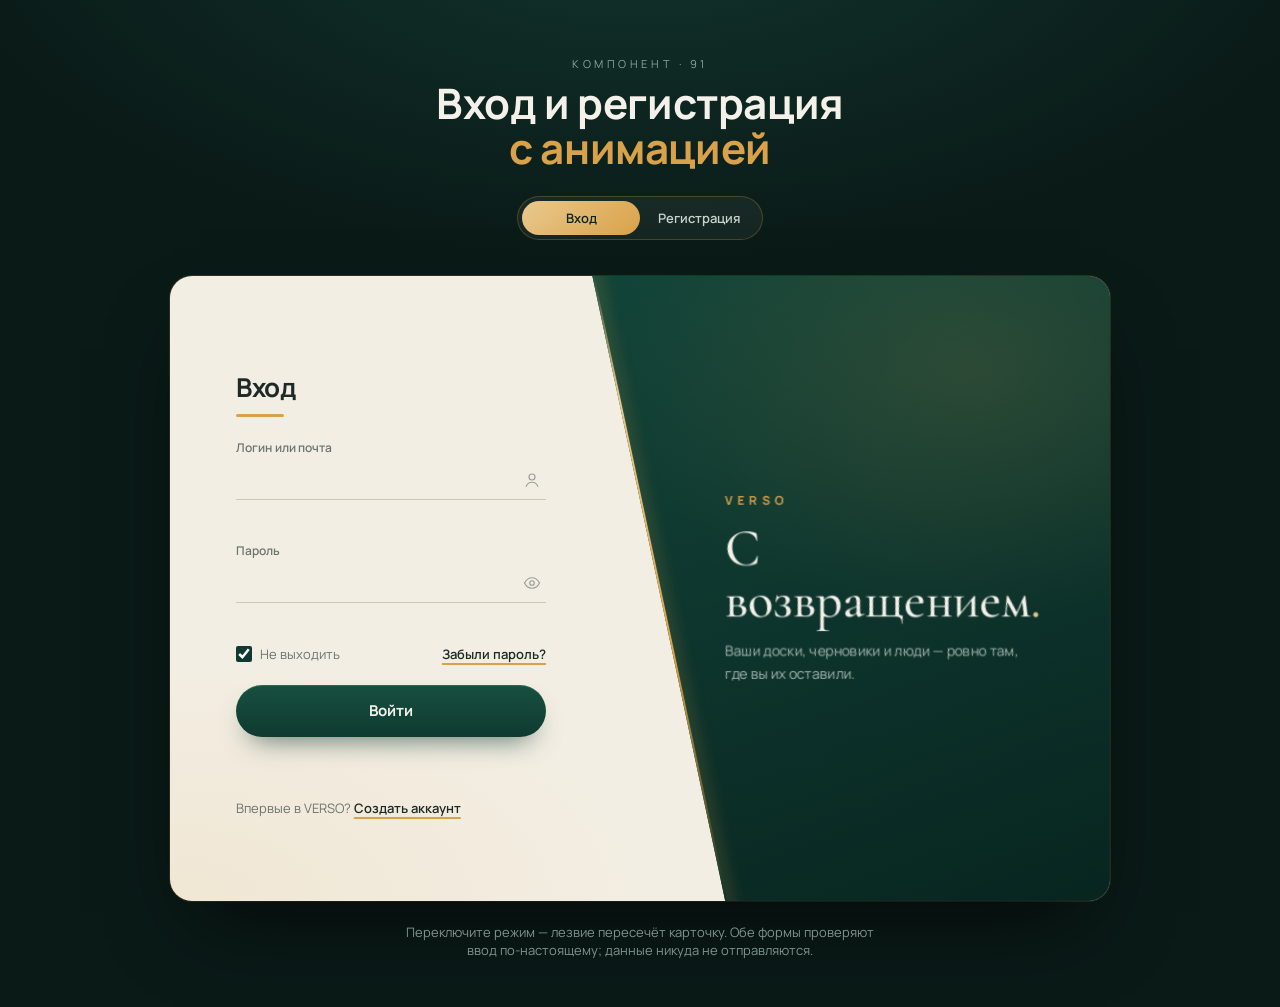
==== verso/index.html @ a15d3aab "Добавить анимированную страницу входа и регистрации VERSO Тёмное скошенное «лезвие» переезжает через" ====
<!doctype html>
<html lang="ru">
<head>
<meta charset="utf-8">
<meta name="viewport" content="width=device-width, initial-scale=1, viewport-fit=cover">
<title>VERSO — вход и регистрация</title>
<link rel="preconnect" href="https://fonts.googleapis.com">
<link rel="preconnect" href="https://fonts.gstatic.com" crossorigin>
<link rel="stylesheet" href="https://fonts.googleapis.com/css2?family=Cormorant+Garamond:ital,wght@0,500;0,600;1,500&family=Manrope:wght@400;500;600;700&display=swap">
<style>
/* Layout: одна карточка по центру; тёмное «лезвие» (skewX) ездит по ней одним translateX,
   а его содержимое едет обратно — поэтому текст стоит в координатах карточки и «режется» швом. */
:root {
  --night: #0a1a17;      /* фон страницы */
  --pine: #0f3a31;       /* лезвие */
  --pine-deep: #082520;
  --paper: #f3eee3;      /* панель формы */
  --ink: #1d2a26;        /* текст на бумаге */
  --ink-soft: #6c7470;
  --gold: #d9a24a;       /* акцент и швы */
  --gold-soft: #e9c98d;
  --mist: #c8d3cd;       /* текст на тёмном */
  --error: #b5462f;
  --ok: #2f7a5c;

  --font-display: "Cormorant Garamond", "Times New Roman", Georgia, serif;
  --font-ui: "Manrope", "Segoe UI", system-ui, -apple-system, sans-serif;

  --rake: 12deg;
  --ease: cubic-bezier(.7, 0, .2, 1);
  color-scheme: dark;
}

* { box-sizing: border-box; }
html, body { margin: 0; }
body {
  min-height: 100vh;
  background:
    radial-gradient(1200px 600px at 50% -10%, #12352d 0%, transparent 60%),
    var(--night);
  color: var(--mist);
  font-family: var(--font-ui);
  font-size: 15px;
  padding-inline: 16px;
  padding-block: 56px 48px;
  -webkit-font-smoothing: antialiased;
}

/* ---------- Шапка ---------- */
.intro { text-align: center; display: grid; gap: 10px; margin: 0 auto 36px; max-width: 640px; }
.eyebrow {
  font-size: 11px; letter-spacing: .32em; text-transform: uppercase; color: #8fa39b;
}
.intro h1 {
  margin: 0; font-weight: 700; font-size: clamp(28px, 5vw, 42px); line-height: 1.08;
  color: #f4f1ea; text-wrap: balance; letter-spacing: -.01em;
}
.intro h1 span { display: block; color: var(--gold); }
.intro h1 { animation: rise .9s var(--ease) both; }
.eyebrow { animation: rise .9s .05s var(--ease) both; }

.switch {
  justify-self: center; margin-top: 14px;
  display: inline-grid; grid-template-columns: 1fr 1fr; position: relative;
  padding: 4px; border-radius: 999px; background: rgba(255,255,255,.05);
  border: 1px solid rgba(217,162,74,.25);
  animation: rise .9s .12s var(--ease) both;
}
.switch button {
  position: relative; z-index: 1; border: 0; background: none; cursor: pointer;
  font: 600 13px var(--font-ui); color: var(--mist); padding: 8px 18px; border-radius: 999px;
  transition: color .4s;
}
.switch button[aria-pressed="true"] { color: var(--pine-deep); }
.switch::before {
  content: ""; position: absolute; top: 4px; bottom: 4px; left: 4px; width: calc(50% - 4px);
  border-radius: 999px; background: linear-gradient(135deg, var(--gold-soft), var(--gold));
  transition: transform .7s var(--ease);
}
.switch[data-mode="signup"]::before { transform: translateX(100%); }

/* ---------- Карточка ---------- */
.auth {
  container-type: inline-size;
  --bx: 52; --bw: 60;
  position: relative; overflow: hidden; isolation: isolate;
  max-width: 940px; margin: 0 auto;
  min-height: 560px;
  display: grid; grid-template-columns: 1fr 1fr;
  background: var(--paper); color: var(--ink);
  border-radius: 22px;
  box-shadow: 0 40px 80px -30px rgba(0,0,0,.7), 0 0 0 1px rgba(217,162,74,.18);
  animation: rise 1s .18s var(--ease) both;
}
.auth::after { /* лёгкая бумажная фактура */
  content: ""; position: absolute; inset: 0; z-index: -1; pointer-events: none;
  background: radial-gradient(800px 400px at 0% 100%, rgba(217,162,74,.10), transparent 60%);
}

/* ---------- Формы ---------- */
.pane {
  grid-row: 1; display: flex; flex-direction: column; justify-content: center;
  gap: 22px; padding: 56px 10cqw 48px 7cqw; min-width: 0;
  visibility: hidden;
}
.pane--signin { grid-column: 1; }
.pane--signup { grid-column: 2; padding: 56px 7cqw 48px 10cqw; }
.pane.is-on { visibility: visible; }
.pane > * { opacity: 0; transform: translateY(12px); }
.pane.is-on > * {
  opacity: 1; transform: none;
  transition: opacity .6s var(--ease), transform .6s var(--ease);
  transition-delay: calc(var(--i, 0) * 60ms + 80ms);
}

.pane__lede { display: none; }
.pane h2 {
  margin: 0; font-size: 26px; font-weight: 700; letter-spacing: -.01em; color: var(--ink);
  position: relative; padding-bottom: 12px;
}
.pane h2::after {
  content: ""; position: absolute; left: 0; bottom: 0; width: 48px; height: 3px; border-radius: 2px;
  background: var(--gold); transform-origin: left; transform: scaleX(0);
  transition: transform .8s .35s var(--ease);
}
.pane.is-on h2::after { transform: scaleX(1); }

.form { display: grid; gap: 22px; }
.field { display: grid; gap: 4px; position: relative; }
.field label { font-size: 12px; font-weight: 600; color: var(--ink-soft); letter-spacing: .01em; }
.field__row { position: relative; display: flex; align-items: center; }
.field input {
  width: 100%; border: 0; background: transparent; outline: none;
  font: 500 16px var(--font-ui); color: var(--ink);
  padding: 8px 34px 9px 0;
  border-bottom: 1px solid #cfc8b8;
}
.field__line {
  position: absolute; left: 0; right: 0; bottom: 0; height: 2px; background: var(--gold);
  transform: scaleX(0); transform-origin: left; transition: transform .5s var(--ease);
}
.field input:focus ~ .field__line { transform: scaleX(1); }
.field.has-error input { border-bottom-color: var(--error); }
.field.has-error .field__line { background: var(--error); }
.field__icon {
  position: absolute; right: 0; width: 28px; height: 28px; display: grid; place-items: center;
  color: #9a9f97; border: 0; background: none; padding: 0; border-radius: 6px;
}
button.field__icon { cursor: pointer; }
button.field__icon:hover { color: var(--ink); }
.field__icon svg { width: 18px; height: 18px; }
.field__msg { min-height: 16px; font-size: 12px; color: var(--ink-soft); }
.field.has-error .field__msg { color: var(--error); }

.meter { display: grid; grid-template-columns: repeat(4, 1fr); gap: 4px; margin-top: 2px; }
.meter i { height: 3px; border-radius: 2px; background: #e0d9ca; transition: background .4s; }
.meter[data-score="1"] i:nth-child(-n+1),
.meter[data-score="2"] i:nth-child(-n+2) { background: var(--gold); }
.meter[data-score="3"] i:nth-child(-n+3),
.meter[data-score="4"] i:nth-child(-n+4) { background: var(--ok); }

.row { display: flex; justify-content: space-between; align-items: center; gap: 12px; flex-wrap: wrap; font-size: 13px; }
.check { display: inline-flex; align-items: center; gap: 8px; color: var(--ink-soft); cursor: pointer; }
.check input { accent-color: var(--pine); width: 16px; height: 16px; margin: 0; }
.link {
  border: 0; background: none; padding: 0; cursor: pointer; font: 600 13px var(--font-ui);
  color: var(--ink); text-decoration: underline; text-decoration-color: var(--gold);
  text-underline-offset: 4px; text-decoration-thickness: 2px;
}
.link:hover { color: var(--pine); }

.btn {
  position: relative; overflow: hidden; border: 0; cursor: pointer;
  height: 52px; border-radius: 999px;
  font: 700 15px var(--font-ui); letter-spacing: .01em; color: #f4f1ea;
  background: linear-gradient(180deg, #17503f, var(--pine));
  box-shadow: 0 14px 28px -14px rgba(15,58,49,.8), inset 0 1px 0 rgba(255,255,255,.12);
  transition: transform .25s var(--ease), box-shadow .25s;
}
.btn::after { /* блик */
  content: ""; position: absolute; top: 0; bottom: 0; width: 40%; left: -60%;
  background: linear-gradient(100deg, transparent, rgba(233,201,141,.35), transparent);
  transform: skewX(-20deg); transition: left .8s var(--ease);
}
.btn:hover::after { left: 120%; }
.btn:hover { transform: translateY(-1px); }
.btn:active { transform: translateY(1px); }
.btn.is-busy { pointer-events: none; color: transparent; }
.btn.is-busy::before {
  content: ""; position: absolute; inset: 0; margin: auto; width: 20px; height: 20px; border-radius: 50%;
  border: 2px solid rgba(244,241,234,.35); border-top-color: var(--gold-soft); animation: spin .8s linear infinite;
}
.btn.is-done { background: linear-gradient(180deg, #2c7a5a, #1f5d45); }

.note { margin: 0; font-size: 13px; color: var(--ink-soft); }
.note .link { font-size: 13px; }
.status { margin: 0; min-height: 18px; font-size: 13px; font-weight: 600; color: var(--ok); }
.status.is-error { color: var(--error); }

/* ---------- Лезвие ---------- */
.band {
  position: absolute; top: 0; bottom: 0; left: 0; z-index: 2;
  width: calc(var(--bw) * 1cqw);
  transform: translateX(calc(var(--bx) * 1cqw)) skewX(var(--rake));
  overflow: hidden; background: var(--pine);
  will-change: transform, width;
}
.band__inner {
  position: absolute; top: 0; bottom: 0; left: 0; width: 100cqw;
  transform: translateX(calc(var(--bx) * -1cqw)) skewX(calc(-1 * var(--rake)));
  display: grid; grid-template-columns: 1fr 1fr;
  background:
    radial-gradient(600px 420px at 85% 15%, rgba(217,162,74,.14), transparent 60%),
    radial-gradient(700px 500px at 10% 95%, rgba(10,40,34,.9), transparent 70%),
    linear-gradient(160deg, #134a3d 0%, var(--pine) 45%, var(--pine-deep) 100%);
  will-change: transform;
}
.band__edge {
  position: absolute; top: -2%; bottom: -2%; width: 2px; z-index: 3;
  background: linear-gradient(180deg, transparent, var(--gold-soft) 20%, var(--gold) 60%, transparent);
  box-shadow: 0 0 18px 2px rgba(217,162,74,.45);
}
.band__edge--l { left: 0; }
.band__edge--r { right: 0; }

.welcome {
  align-self: center; padding: 0 7cqw 0 9cqw; color: var(--mist); display: grid; gap: 14px;
}
.welcome--signup { grid-column: 1; padding: 0 12cqw 0 6cqw; }
.welcome--signin { grid-column: 2; }
.brand { font-size: 12px; font-weight: 700; letter-spacing: .4em; color: var(--gold); }
.welcome h3 {
  margin: 0; font-family: var(--font-display); font-weight: 500;
  font-size: clamp(38px, 5.6cqw, 56px); line-height: .98; color: #f4f1ea; text-wrap: balance;
}
.welcome h3 em { color: var(--gold-soft); font-style: italic; }
.welcome p { margin: 0; font-size: 14px; line-height: 1.6; max-width: 34ch; color: #a9bab2; }
.band__mark { display: none; }

.caption {
  text-align: center; margin: 22px auto 0; max-width: 60ch; font-size: 13px; color: #7f938b;
  animation: rise 1s .3s var(--ease) both;
}

/* ---------- Телефон ---------- */
@media (max-width: 720px) {
  body { padding-block: 32px 32px; }
  .auth { grid-template-columns: 1fr; min-height: 0; border-radius: 18px; }
  .pane, .pane--signup { grid-column: 1; grid-row: 1; padding: 36px 24px 32px; gap: 18px; }
  .pane__lede { display: grid; gap: 6px; }
  .pane__lede .brand { font-size: 11px; }
  .pane__lede strong {
    font-family: var(--font-display); font-weight: 500; font-size: 32px; line-height: 1; color: var(--pine);
  }
  .pane__lede strong em { color: #a8752a; }
  .welcome { display: none; }
  .band__inner { grid-template-columns: 1fr; place-items: center; }
  .band__mark {
    display: block; font-family: var(--font-display); font-style: italic; font-size: 64px; color: var(--gold-soft);
    letter-spacing: .02em;
  }
}

@keyframes rise { from { opacity: 0; transform: translateY(16px); } }
@keyframes spin { to { transform: rotate(360deg); } }

:focus-visible { outline: 2px solid var(--gold); outline-offset: 3px; }
.field input:focus-visible { outline: none; }

@media (prefers-reduced-motion: reduce) {
  *, *::before, *::after { animation-duration: 1ms !important; transition-duration: 1ms !important; transition-delay: 0ms !important; }
}
</style>
</head>
<body>

<header class="intro">
  <div class="eyebrow">Компонент · 91</div>
  <h1>Вход и регистрация<span>с анимацией</span></h1>
  <div class="switch" id="switch" data-mode="signin" role="group" aria-label="Режим">
    <button type="button" id="sw-signin" data-go="signin" aria-pressed="true">Вход</button>
    <button type="button" id="sw-signup" data-go="signup" aria-pressed="false">Регистрация</button>
  </div>
</header>

<main class="auth" id="auth" data-mode="signin">

  <!-- Вход -->
  <section class="pane pane--signin is-on" id="pane-signin" aria-label="Вход">
    <div class="pane__lede" style="--i:0"><span class="brand">VERSO</span><strong>С возвращением<em>.</em></strong></div>
    <h2 style="--i:1">Вход</h2>
    <form class="form" id="form-signin" novalidate style="--i:2">
      <div class="field">
        <label for="si-login">Логин или почта</label>
        <div class="field__row">
          <input id="si-login" name="login" autocomplete="username" required>
          <span class="field__icon" aria-hidden="true"><svg viewBox="0 0 24 24" fill="none" stroke="currentColor" stroke-width="1.6"><circle cx="12" cy="8" r="4"/><path d="M4 21c1.5-4 4.5-6 8-6s6.5 2 8 6"/></svg></span>
          <span class="field__line"></span>
        </div>
        <div class="field__msg"></div>
      </div>
      <div class="field">
        <label for="si-pass">Пароль</label>
        <div class="field__row">
          <input id="si-pass" name="password" type="password" autocomplete="current-password" required>
          <button type="button" class="field__icon js-eye" aria-label="Показать пароль"><svg viewBox="0 0 24 24" fill="none" stroke="currentColor" stroke-width="1.6"><path d="M2 12s3.5-7 10-7 10 7 10 7-3.5 7-10 7S2 12 2 12z"/><circle cx="12" cy="12" r="3"/></svg></button>
          <span class="field__line"></span>
        </div>
        <div class="field__msg"></div>
      </div>
      <div class="row">
        <label class="check"><input type="checkbox" id="si-keep" checked> Не выходить</label>
        <button type="button" class="link" id="forgot">Забыли пароль?</button>
      </div>
      <button class="btn" type="submit">Войти</button>
      <p class="status" role="status"></p>
    </form>
    <p class="note" style="--i:3">Впервые в VERSO? <button type="button" class="link" data-go="signup">Создать аккаунт</button></p>
  </section>

  <!-- Регистрация -->
  <section class="pane pane--signup" id="pane-signup" aria-label="Регистрация" inert>
    <div class="pane__lede" style="--i:0"><span class="brand">VERSO</span><strong>Начните <em>первую страницу.</em></strong></div>
    <h2 style="--i:1">Создать аккаунт</h2>
    <form class="form" id="form-signup" novalidate style="--i:2">
      <div class="field">
        <label for="su-name">Имя и фамилия</label>
        <div class="field__row">
          <input id="su-name" name="name" autocomplete="name" required>
          <span class="field__icon" aria-hidden="true"><svg viewBox="0 0 24 24" fill="none" stroke="currentColor" stroke-width="1.6"><circle cx="12" cy="8" r="4"/><path d="M4 21c1.5-4 4.5-6 8-6s6.5 2 8 6"/></svg></span>
          <span class="field__line"></span>
        </div>
        <div class="field__msg"></div>
      </div>
      <div class="field">
        <label for="su-email">Электронная почта</label>
        <div class="field__row">
          <input id="su-email" name="email" type="email" autocomplete="email" required>
          <span class="field__icon" aria-hidden="true"><svg viewBox="0 0 24 24" fill="none" stroke="currentColor" stroke-width="1.6"><rect x="3" y="5" width="18" height="14" rx="2"/><path d="m3 7 9 6 9-6"/></svg></span>
          <span class="field__line"></span>
        </div>
        <div class="field__msg"></div>
      </div>
      <div class="field">
        <label for="su-pass">Пароль</label>
        <div class="field__row">
          <input id="su-pass" name="password" type="password" autocomplete="new-password" required>
          <button type="button" class="field__icon js-eye" aria-label="Показать пароль"><svg viewBox="0 0 24 24" fill="none" stroke="currentColor" stroke-width="1.6"><path d="M2 12s3.5-7 10-7 10 7 10 7-3.5 7-10 7S2 12 2 12z"/><circle cx="12" cy="12" r="3"/></svg></button>
          <span class="field__line"></span>
        </div>
        <div class="meter" id="meter" data-score="0" aria-hidden="true"><i></i><i></i><i></i><i></i></div>
        <div class="field__msg">Минимум 8 символов.</div>
      </div>
      <button class="btn" type="submit">Создать аккаунт</button>
      <p class="status" role="status"></p>
    </form>
    <p class="note" style="--i:3">Уже есть аккаунт? <button type="button" class="link" data-go="signin">Войти</button></p>
  </section>

  <!-- Одно лезвие, два светящихся шва -->
  <div class="band" aria-hidden="true">
    <div class="band__inner">
      <div class="welcome welcome--signup">
        <span class="brand">VERSO</span>
        <h3>Начните<br><em>первую страницу.</em></h3>
        <p>Один аккаунт для каждой доски, каждого черновика и каждого вашего устройства.</p>
      </div>
      <div class="welcome welcome--signin">
        <span class="brand">VERSO</span>
        <h3>С возвращением<em>.</em></h3>
        <p>Ваши доски, черновики и люди — ровно там, где вы их оставили.</p>
      </div>
      <span class="band__mark">Verso</span>
    </div>
    <span class="band__edge band__edge--l"></span>
    <span class="band__edge band__edge--r"></span>
  </div>
</main>

<p class="caption">Переключите режим — лезвие пересечёт карточку. Обе формы проверяют ввод по-настоящему; данные никуда не отправляются.</p>

<script>
(() => {
  const auth = document.getElementById('auth');
  const sw = document.getElementById('switch');
  const panes = { signin: document.getElementById('pane-signin'), signup: document.getElementById('pane-signup') };
  const narrow = matchMedia('(max-width: 720px)');
  const still = matchMedia('(prefers-reduced-motion: reduce)');

  // Положения лезвия в cqw (процентах ширины карточки): x — левый край, w — ширина.
  // s — насколько скос (12°) выносит углы лезвия за его край, тоже в cqw.
  const slant = () => Math.tan(12 * Math.PI / 180) * auth.offsetHeight / 2 / auth.offsetWidth * 100;
  const rest = () => {
    const s = slant();
    return narrow.matches
      ? { signin: { x: 102 + s, w: 60 }, signup: { x: -62 - s, w: 60 } }   // на телефоне лезвие ждёт за краем
      : { signin: { x: 52, w: 60 },      signup: { x: -12, w: 60 } };
  };
  const cover = () => { const s = slant(); return { x: -2 - s, w: 104 + 2 * s }; };  // закрывает всю карточку
  const DUR = 1150;

  const ease = t => t < .5 ? 4 * t * t * t : 1 - Math.pow(-2 * t + 2, 3) / 2;
  const mix = (a, b, t) => a + (b - a) * t;
  const set = p => { auth.style.setProperty('--bx', p.x.toFixed(3)); auth.style.setProperty('--bw', p.w.toFixed(3)); };

  let mode = 'signin', raf = 0, busy = false;
  set(rest()[mode]);

  function show(next) {
    const other = next === 'signin' ? 'signup' : 'signin';
    panes[other].classList.remove('is-on'); panes[other].inert = true;
    panes[next].classList.add('is-on');     panes[next].inert = false;
  }

  function go(next) {
    if (next === mode || busy) return;
    const from = rest()[mode], to = rest()[next];
    mode = next;
    auth.dataset.mode = sw.dataset.mode = next;
    sw.querySelectorAll('button').forEach(b => b.setAttribute('aria-pressed', String(b.dataset.go === next)));

    if (still.matches) { show(next); set(to); return; }

    // Ведущий край уходит первым, ведомый догоняет: from → cover → (пауза) → to
    const c = cover();
    const keys = [[0, from], [.44, c], [.56, c], [1, to]];
    let swapped = false, t0 = 0;
    busy = true;
    cancelAnimationFrame(raf);
    const step = now => {
      if (!t0) t0 = now;
      const t = Math.min(1, (now - t0) / DUR);
      let i = 0; while (t > keys[i + 1][0]) i++;
      const [ta, a] = keys[i], [tb, b] = keys[i + 1];
      const k = ease((t - ta) / (tb - ta || 1));
      set({ x: mix(a.x, b.x, k), w: mix(a.w, b.w, k) });
      if (!swapped && t >= .5) { swapped = true; show(next); }  // пока лезвие закрывает карточку
      if (t < 1) raf = requestAnimationFrame(step);
      else { busy = false; focusFirst(next); }
    };
    raf = requestAnimationFrame(step);
  }

  function focusFirst(m) {
    if (matchMedia('(hover: hover)').matches) panes[m].querySelector('input')?.focus({ preventScroll: true });
  }

  document.addEventListener('click', e => {
    const b = e.target.closest('[data-go]');
    if (b) go(b.dataset.go);
  });
  addEventListener('resize', () => { if (!busy) set(rest()[mode]); });

  // Показать/скрыть пароль
  document.querySelectorAll('.js-eye').forEach(btn => btn.addEventListener('click', () => {
    const input = btn.parentElement.querySelector('input');
    const hidden = input.type === 'password';
    input.type = hidden ? 'text' : 'password';
    btn.setAttribute('aria-label', hidden ? 'Скрыть пароль' : 'Показать пароль');
    btn.style.color = hidden ? 'var(--pine)' : '';
  }));

  // ---------- Проверка форм ----------
  const EMAIL = /^[^\s@]+@[^\s@]+\.[^\s@]{2,}$/;
  const rules = {
    'si-login': v => v.trim().length >= 3 || 'Введите логин или почту — минимум 3 символа.',
    'si-pass':  v => v.length >= 8 || 'Пароль не короче 8 символов.',
    'su-name':  v => /\S+\s+\S+/.test(v.trim()) || 'Укажите имя и фамилию через пробел.',
    'su-email': v => EMAIL.test(v.trim()) || 'Почта должна выглядеть как name@example.ru.',
    'su-pass':  v => v.length >= 8 || 'Минимум 8 символов — сейчас ' + v.length + '.',
  };
  const hints = { 'su-pass': 'Минимум 8 символов.' };

  function check(input, quiet) {
    const field = input.closest('.field'), msg = field.querySelector('.field__msg');
    const res = rules[input.id](input.value);
    const ok = res === true;
    if (!quiet || ok) {
      field.classList.toggle('has-error', !ok);
      msg.textContent = ok ? (hints[input.id] || '') : res;
    }
    return ok;
  }

  Object.keys(rules).forEach(id => {
    const el = document.getElementById(id);
    el.addEventListener('blur', () => { if (el.value) check(el); });
    el.addEventListener('input', () => { if (el.closest('.field').classList.contains('has-error')) check(el); });
  });

  const meter = document.getElementById('meter');
  document.getElementById('su-pass').addEventListener('input', e => {
    const v = e.target.value;
    let s = 0;
    if (v.length >= 8) s++;
    if (/[a-zа-яё]/.test(v) && /[A-ZА-ЯЁ]/.test(v)) s++;
    if (/\d/.test(v)) s++;
    if (/[^\wа-яё]/i.test(v) || v.length >= 14) s++;
    meter.dataset.score = v ? Math.max(1, s) : 0;
  });

  function wire(formId, done) {
    const form = document.getElementById(formId);
    const status = form.querySelector('.status');
    const btn = form.querySelector('.btn');
    const label = btn.textContent;
    form.addEventListener('submit', e => {
      e.preventDefault();
      const inputs = [...form.querySelectorAll('input[id]')].filter(i => rules[i.id]);
      const bad = inputs.filter(i => !check(i));
      status.classList.remove('is-error');
      if (bad.length) {
        status.textContent = '';
        bad[0].focus();
        bad[0].closest('.field').animate(
          [{ transform: 'translateX(0)' }, { transform: 'translateX(-6px)' }, { transform: 'translateX(5px)' }, { transform: 'translateX(-3px)' }, { transform: 'translateX(0)' }],
          { duration: 380, easing: 'ease-out' });
        return;
      }
      btn.classList.add('is-busy'); status.textContent = '';
      setTimeout(() => {
        btn.classList.remove('is-busy'); btn.classList.add('is-done');
        btn.textContent = 'Готово ✓';
        status.textContent = done(form);
        setTimeout(() => { btn.classList.remove('is-done'); btn.textContent = label; }, 2400);
      }, 900);
    });
  }
  wire('form-signin', f => 'Вход выполнен. Это демо — данные никуда не отправлены.');
  wire('form-signup', f => 'Аккаунт для ' + f.querySelector('#su-name').value.trim().split(/\s+/)[0] + ' создан (демо).');

  document.getElementById('forgot').addEventListener('click', () => {
    const login = document.getElementById('si-login');
    const status = document.querySelector('#form-signin .status');
    if (!check(login)) { login.focus(); status.textContent = ''; return; }
    status.classList.remove('is-error');
    status.textContent = 'Ссылка для сброса пароля отправлена бы на ' + login.value.trim() + ' (демо).';
  });

  // Стрелки ←/→ переключают режим, когда фокус не в поле ввода
  document.addEventListener('keydown', e => {
    if (e.target.matches('input')) return;
    if (e.key === 'ArrowRight') go('signup');
    if (e.key === 'ArrowLeft') go('signin');
  });
})();
</script>
</body>
</html>
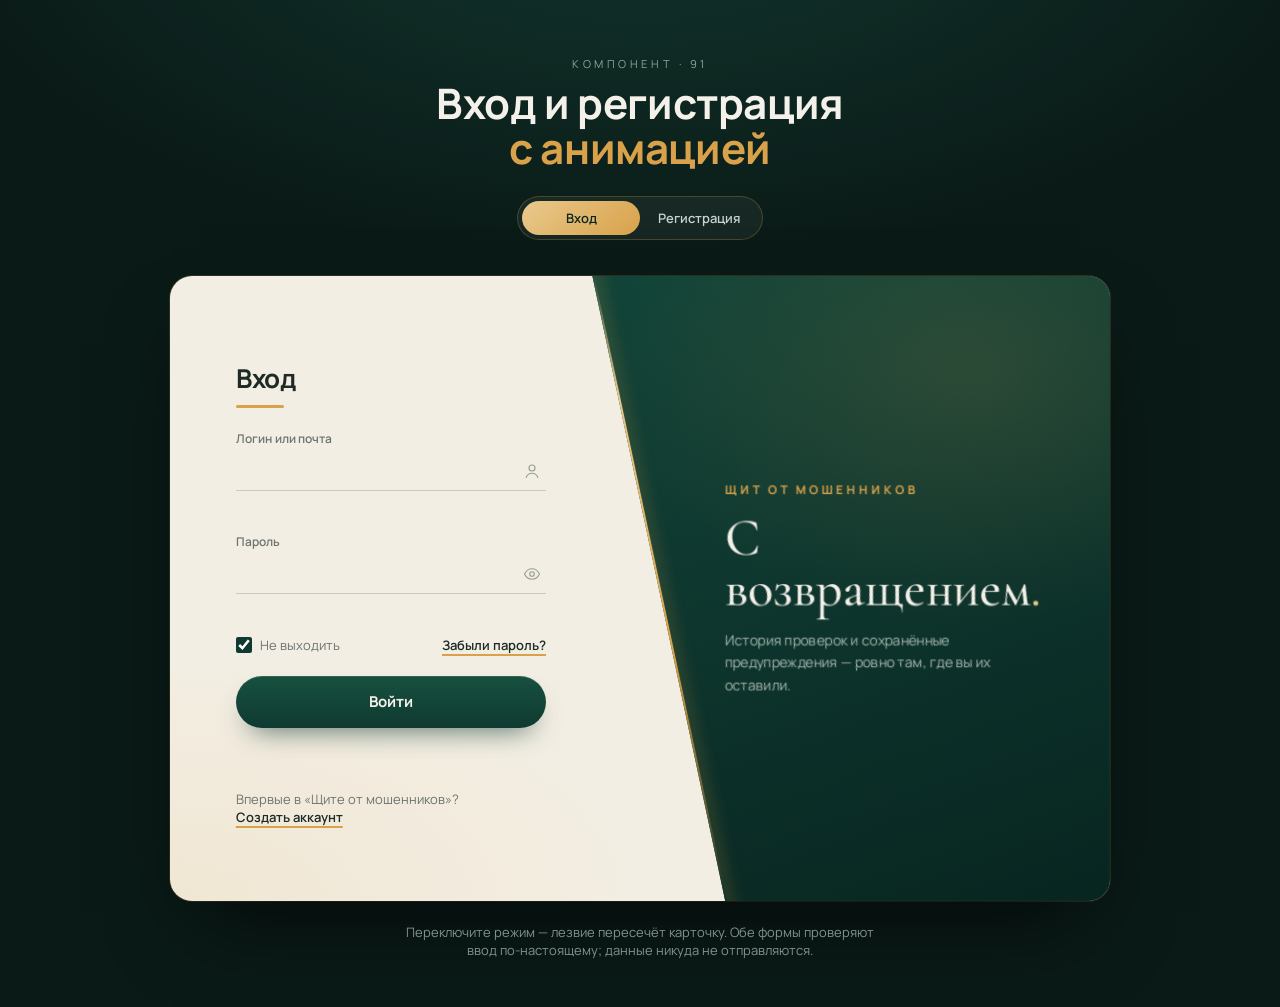
==== commit a38e042c: "Заменить бренд VERSO на «Щит от мошенников» на странице входа Co-Authored-By: Claude Opus 5.5 <norep" ====
--- a/verso/index.html
+++ b/verso/index.html
@@ -3,7 +3,7 @@
 <head>
 <meta charset="utf-8">
 <meta name="viewport" content="width=device-width, initial-scale=1, viewport-fit=cover">
-<title>VERSO — вход и регистрация</title>
+<title>Щит от мошенников — вход</title>
 <link rel="preconnect" href="https://fonts.googleapis.com">
 <link rel="preconnect" href="https://fonts.gstatic.com" crossorigin>
 <link rel="stylesheet" href="https://fonts.googleapis.com/css2?family=Cormorant+Garamond:ital,wght@0,500;0,600;1,500&family=Manrope:wght@400;500;600;700&display=swap">
@@ -228,7 +228,7 @@
 }
 .welcome--signup { grid-column: 1; padding: 0 12cqw 0 6cqw; }
 .welcome--signin { grid-column: 2; }
-.brand { font-size: 12px; font-weight: 700; letter-spacing: .4em; color: var(--gold); }
+.brand { font-size: 12px; font-weight: 700; letter-spacing: .28em; text-transform: uppercase; color: var(--gold); }
 .welcome h3 {
   margin: 0; font-family: var(--font-display); font-weight: 500;
   font-size: clamp(38px, 5.6cqw, 56px); line-height: .98; color: #f4f1ea; text-wrap: balance;
@@ -287,7 +287,7 @@
 
   <!-- Вход -->
   <section class="pane pane--signin is-on" id="pane-signin" aria-label="Вход">
-    <div class="pane__lede" style="--i:0"><span class="brand">VERSO</span><strong>С возвращением<em>.</em></strong></div>
+    <div class="pane__lede" style="--i:0"><span class="brand">Щит от мошенников</span><strong>С возвращением<em>.</em></strong></div>
     <h2 style="--i:1">Вход</h2>
     <form class="form" id="form-signin" novalidate style="--i:2">
       <div class="field">
@@ -315,12 +315,12 @@
       <button class="btn" type="submit">Войти</button>
       <p class="status" role="status"></p>
     </form>
-    <p class="note" style="--i:3">Впервые в VERSO? <button type="button" class="link" data-go="signup">Создать аккаунт</button></p>
+    <p class="note" style="--i:3">Впервые в «Щите от мошенников»? <button type="button" class="link" data-go="signup">Создать аккаунт</button></p>
   </section>
 
   <!-- Регистрация -->
   <section class="pane pane--signup" id="pane-signup" aria-label="Регистрация" inert>
-    <div class="pane__lede" style="--i:0"><span class="brand">VERSO</span><strong>Начните <em>первую страницу.</em></strong></div>
+    <div class="pane__lede" style="--i:0"><span class="brand">Щит от мошенников</span><strong>Начните <em>под защитой.</em></strong></div>
     <h2 style="--i:1">Создать аккаунт</h2>
     <form class="form" id="form-signup" novalidate style="--i:2">
       <div class="field">
@@ -361,16 +361,16 @@
   <div class="band" aria-hidden="true">
     <div class="band__inner">
       <div class="welcome welcome--signup">
-        <span class="brand">VERSO</span>
-        <h3>Начните<br><em>первую страницу.</em></h3>
-        <p>Один аккаунт для каждой доски, каждого черновика и каждого вашего устройства.</p>
+        <span class="brand">Щит от мошенников</span>
+        <h3>Начните<br><em>под защитой.</em></h3>
+        <p>Один аккаунт, чтобы проверять подозрительные сообщения и ссылки на любом устройстве.</p>
       </div>
       <div class="welcome welcome--signin">
-        <span class="brand">VERSO</span>
+        <span class="brand">Щит от мошенников</span>
         <h3>С возвращением<em>.</em></h3>
-        <p>Ваши доски, черновики и люди — ровно там, где вы их оставили.</p>
-      </div>
-      <span class="band__mark">Verso</span>
+        <p>История проверок и сохранённые предупреждения — ровно там, где вы их оставили.</p>
+      </div>
+      <span class="band__mark">Щит</span>
     </div>
     <span class="band__edge band__edge--l"></span>
     <span class="band__edge band__edge--r"></span>
